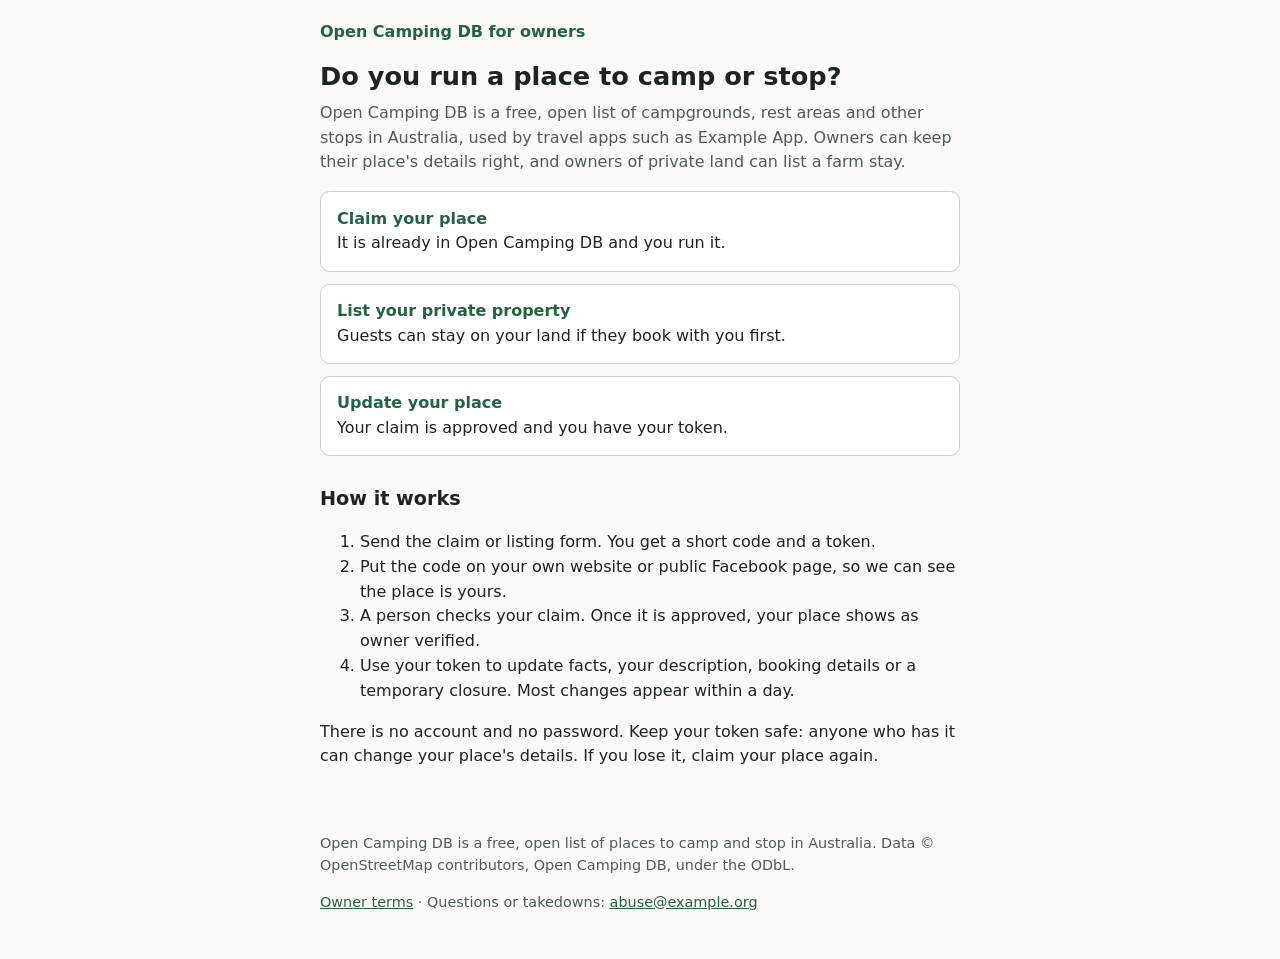
==== owners/index.html @ 78d765e2 "feat: owner pages for claims, listings and updates Static pages under /owners/ for the people who ru" ====
<!doctype html>
<html lang="en-AU">
  <head>
    <meta charset="utf-8">
    <meta name="viewport" content="width=device-width, initial-scale=1">
    <meta http-equiv="Content-Security-Policy" content="default-src 'none'; script-src 'self'; style-src 'self'; img-src 'self'; connect-src https://ocdb-feedback-intake.scrytch.workers.dev; base-uri 'none'; form-action 'none'">
    <meta name="referrer" content="no-referrer">
    <meta name="description" content="Claim your camping place, keep its details up to date, or list your private property in Open Camping DB.">
    <title>Owners | Open Camping DB</title>
    <link rel="stylesheet" href="style.css">
  </head>
  <body>
    <a class="skip" href="#main">Skip to the content</a>
    <header>
      <a href="./">Open Camping DB for owners</a>
    </header>
    <main id="main">
      <h1>Do you run a place to camp or stop?</h1>
      <p class="lead">Open Camping DB is a free, open list of campgrounds, rest areas and other stops in Australia, used by travel apps such as Example App. Owners can keep their place's details right, and owners of private land can list a farm stay.</p>
      <ul class="choices">
        <li><a href="claim.html"><strong>Claim your place</strong>It is already in Open Camping DB and you run it.</a></li>
        <li><a href="list.html"><strong>List your private property</strong>Guests can stay on your land if they book with you first.</a></li>
        <li><a href="update.html"><strong>Update your place</strong>Your claim is approved and you have your token.</a></li>
      </ul>
      <h2>How it works</h2>
      <ol>
        <li>Send the claim or listing form. You get a short code and a token.</li>
        <li>Put the code on your own website or public Facebook page, so we can see the place is yours.</li>
        <li>A person checks your claim. Once it is approved, your place shows as owner verified.</li>
        <li>Use your token to update facts, your description, booking details or a temporary closure. Most changes appear within a day.</li>
      </ol>
      <p>There is no account and no password. Keep your token safe: anyone who has it can change your place's details. If you lose it, claim your place again.</p>
    </main>
    <footer>
      <p>Open Camping DB is a free, open list of places to camp and stop in Australia. Data &copy; OpenStreetMap contributors, Open Camping DB, under the ODbL.</p>
      <p><a href="terms.html">Owner terms</a> &middot; Questions or takedowns: <a href="mailto:abuse@example.org">abuse@example.org</a></p>
    </footer>
  </body>
</html>
---- owners/style.css ----
:root {
  --bg: #fbfaf7;
  --surface: #ffffff;
  --text: #1d2420;
  --muted: #4f5b55;
  --border: #c9d1cc;
  --accent: #23633f;
  --accent-text: #ffffff;
  --focus: #b35c00;
  --error-bg: #fdecea;
  --error-text: #8a1c12;
  --ok-bg: #e8f4ec;
  --ok-text: #1b4d31;
  --code-bg: #f0efe9;
  color-scheme: light dark;
}

@media (prefers-color-scheme: dark) {
  :root {
    --bg: #141816;
    --surface: #1c221f;
    --text: #e8ece9;
    --muted: #a9b5ae;
    --border: #3a4540;
    --accent: #6fcf97;
    --accent-text: #0d1a12;
    --focus: #ffb35c;
    --error-bg: #3a1714;
    --error-text: #ffb4ab;
    --ok-bg: #16301f;
    --ok-text: #a8e6bf;
    --code-bg: #26302b;
  }
}

* {
  box-sizing: border-box;
}

html {
  font-size: 100%;
}

body {
  margin: 0;
  background: var(--bg);
  color: var(--text);
  font: 1rem/1.55 system-ui, -apple-system, "Segoe UI", Roboto, sans-serif;
}

a {
  color: var(--accent);
}

a:focus-visible,
button:focus-visible,
input:focus-visible,
select:focus-visible,
textarea:focus-visible,
summary:focus-visible {
  outline: 3px solid var(--focus);
  outline-offset: 2px;
}

.skip {
  position: absolute;
  left: -999px;
}

.skip:focus {
  left: 1rem;
  top: 1rem;
  background: var(--surface);
  padding: 0.5rem 0.75rem;
}

header,
main,
footer {
  max-width: 42rem;
  margin: 0 auto;
  padding: 0 1rem;
}

header {
  padding-top: 1.25rem;
}

header a {
  text-decoration: none;
  font-weight: 600;
}

h1 {
  font-size: 1.6rem;
  line-height: 1.25;
  margin: 1rem 0 0.5rem;
}

h2 {
  font-size: 1.2rem;
  margin: 1.75rem 0 0.5rem;
}

.lead {
  color: var(--muted);
  margin-top: 0;
}

.choices {
  list-style: none;
  padding: 0;
  display: grid;
  gap: 0.75rem;
}

.choices a {
  display: block;
  background: var(--surface);
  border: 1px solid var(--border);
  border-radius: 0.6rem;
  padding: 0.9rem 1rem;
  text-decoration: none;
  color: var(--text);
}

.choices strong {
  display: block;
  color: var(--accent);
}

form {
  background: var(--surface);
  border: 1px solid var(--border);
  border-radius: 0.6rem;
  padding: 1rem;
}

fieldset {
  border: 0;
  padding: 0;
  margin: 0 0 1.25rem;
}

legend {
  font-weight: 600;
  font-size: 1.05rem;
  margin-bottom: 0.5rem;
}

.field {
  margin-bottom: 0.9rem;
}

label {
  display: block;
  font-weight: 600;
  margin-bottom: 0.25rem;
}

.hint {
  display: block;
  color: var(--muted);
  font-size: 0.9rem;
  margin-bottom: 0.3rem;
}

input[type="text"],
input[type="email"],
input[type="url"],
input[type="tel"],
input[type="number"],
input[type="date"],
select,
textarea {
  width: 100%;
  font: inherit;
  color: var(--text);
  background: var(--bg);
  border: 1px solid var(--border);
  border-radius: 0.4rem;
  padding: 0.6rem 0.65rem;
  min-height: 2.75rem;
}

textarea {
  min-height: 7rem;
  resize: vertical;
}

.row {
  display: grid;
  grid-template-columns: 1fr 1fr;
  gap: 0.75rem;
}

.grid {
  display: grid;
  grid-template-columns: repeat(auto-fill, minmax(10rem, 1fr));
  gap: 0.75rem;
}

.check {
  display: flex;
  gap: 0.6rem;
  align-items: flex-start;
}

.check input {
  width: 1.4rem;
  height: 1.4rem;
  margin-top: 0.15rem;
  flex: none;
}

.check label {
  font-weight: 400;
}

.terms {
  background: var(--code-bg);
  border-radius: 0.4rem;
  padding: 0.75rem;
  font-size: 0.95rem;
}

button {
  font: inherit;
  font-weight: 600;
  border: 0;
  border-radius: 0.4rem;
  padding: 0.7rem 1.1rem;
  min-height: 2.75rem;
  cursor: pointer;
  background: var(--accent);
  color: var(--accent-text);
}

button.secondary {
  background: transparent;
  color: var(--accent);
  border: 1px solid var(--accent);
}

button[disabled] {
  opacity: 0.6;
  cursor: progress;
}

.status {
  margin-top: 1rem;
}

.status:empty {
  display: none;
}

.error {
  background: var(--error-bg);
  color: var(--error-text);
  border-radius: 0.4rem;
  padding: 0.75rem 1rem;
}

.ok {
  background: var(--ok-bg);
  color: var(--ok-text);
  border-radius: 0.4rem;
  padding: 0.75rem 1rem;
}

.secret {
  display: block;
  font-family: ui-monospace, SFMono-Regular, Consolas, monospace;
  background: var(--code-bg);
  color: var(--text);
  padding: 0.6rem;
  border-radius: 0.4rem;
  word-break: break-all;
  margin: 0.3rem 0 0.5rem;
  font-size: 1.05rem;
}

footer {
  color: var(--muted);
  font-size: 0.9rem;
  padding-top: 2rem;
  padding-bottom: 2rem;
}

@media (max-width: 30rem) {
  .row {
    grid-template-columns: 1fr;
  }

  h1 {
    font-size: 1.4rem;
  }
}
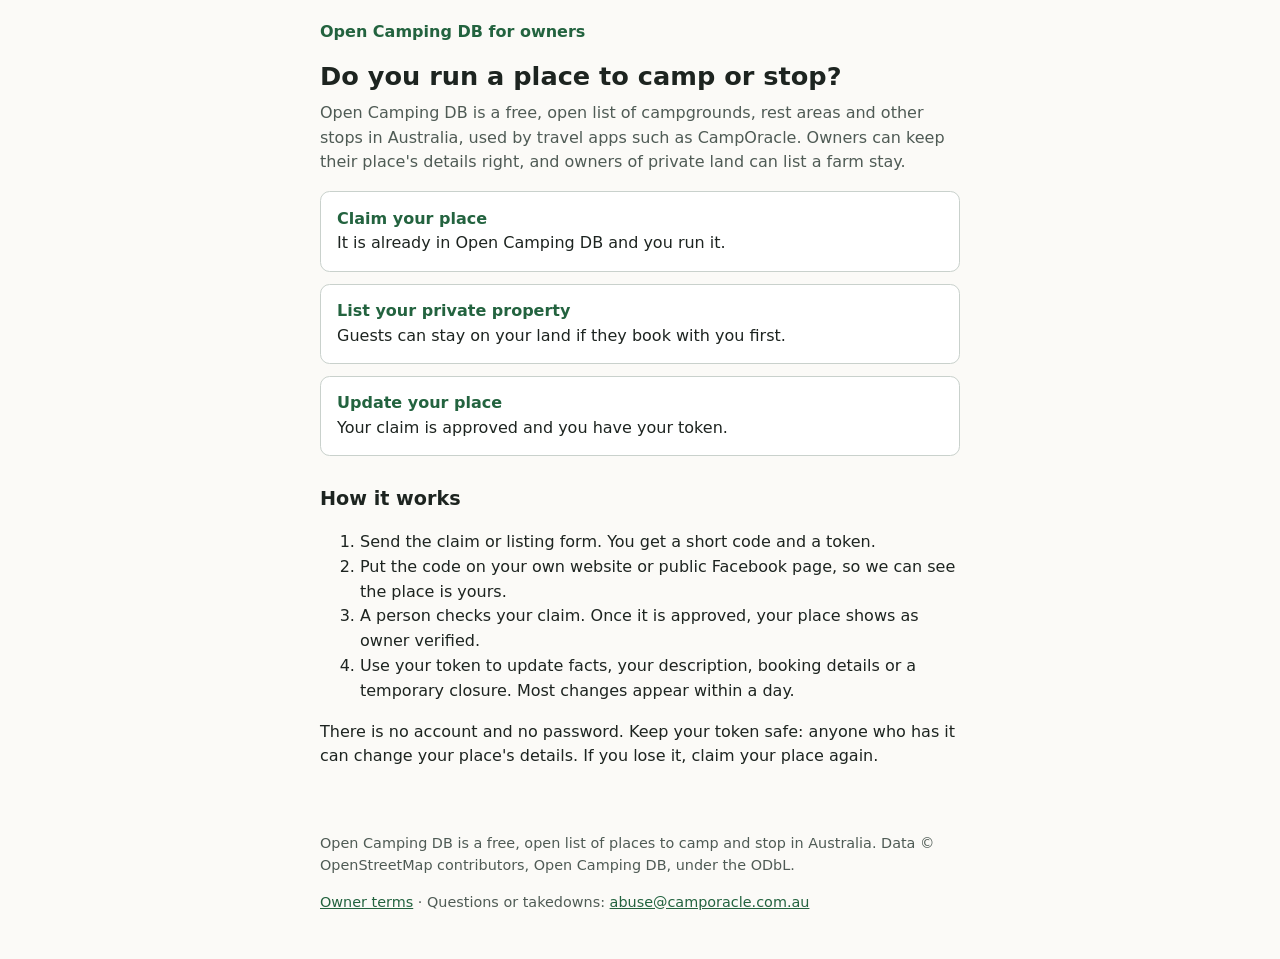
==== commit 977f4a30: "feat: owner pages for claims, listings and updates Static pages under /owners/ for the people who ru" ====
--- a/owners/index.html
+++ b/owners/index.html
@@ -16,7 +16,7 @@
     </header>
     <main id="main">
       <h1>Do you run a place to camp or stop?</h1>
-      <p class="lead">Open Camping DB is a free, open list of campgrounds, rest areas and other stops in Australia, used by travel apps such as Example App. Owners can keep their place's details right, and owners of private land can list a farm stay.</p>
+      <p class="lead">Open Camping DB is a free, open list of campgrounds, rest areas and other stops in Australia, used by travel apps such as CampOracle. Owners can keep their place's details right, and owners of private land can list a farm stay.</p>
       <ul class="choices">
         <li><a href="claim.html"><strong>Claim your place</strong>It is already in Open Camping DB and you run it.</a></li>
         <li><a href="list.html"><strong>List your private property</strong>Guests can stay on your land if they book with you first.</a></li>
@@ -33,7 +33,7 @@
     </main>
     <footer>
       <p>Open Camping DB is a free, open list of places to camp and stop in Australia. Data &copy; OpenStreetMap contributors, Open Camping DB, under the ODbL.</p>
-      <p><a href="terms.html">Owner terms</a> &middot; Questions or takedowns: <a href="mailto:abuse@example.org">abuse@example.org</a></p>
+      <p><a href="terms.html">Owner terms</a> &middot; Questions or takedowns: <a href="mailto:abuse@camporacle.com.au">abuse@camporacle.com.au</a></p>
     </footer>
   </body>
 </html>
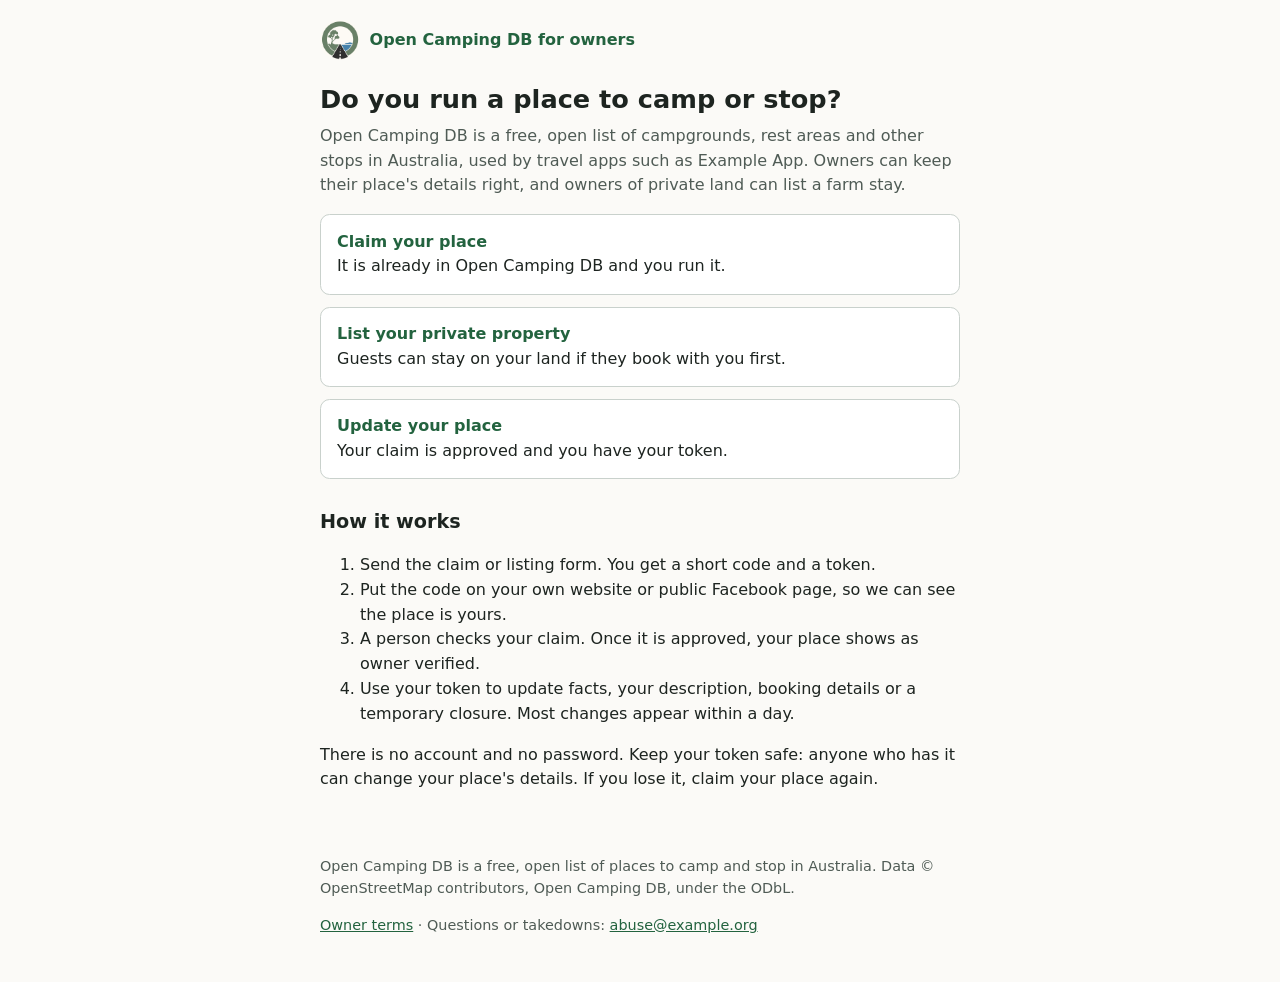
==== commit b4a9b2fd: "feat: add the OTWD logo to the header and as the site icon Co-Authored-By: Claude Opus 5.5 <noreply@" ====
--- a/owners/index.html
+++ b/owners/index.html
@@ -8,15 +8,16 @@
     <meta name="description" content="Claim your camping place, keep its details up to date, or list your private property in Open Camping DB.">
     <title>Owners | Open Camping DB</title>
     <link rel="stylesheet" href="style.css">
+    <link rel="icon" type="image/png" href="/logo.png">
   </head>
   <body>
     <a class="skip" href="#main">Skip to the content</a>
     <header>
-      <a href="./">Open Camping DB for owners</a>
+      <a href="./"><img src="/logo.png" alt="" width="40" height="40">Open Camping DB for owners</a>
     </header>
     <main id="main">
       <h1>Do you run a place to camp or stop?</h1>
-      <p class="lead">Open Camping DB is a free, open list of campgrounds, rest areas and other stops in Australia, used by travel apps such as CampOracle. Owners can keep their place's details right, and owners of private land can list a farm stay.</p>
+      <p class="lead">Open Camping DB is a free, open list of campgrounds, rest areas and other stops in Australia, used by travel apps such as Example App. Owners can keep their place's details right, and owners of private land can list a farm stay.</p>
       <ul class="choices">
         <li><a href="claim.html"><strong>Claim your place</strong>It is already in Open Camping DB and you run it.</a></li>
         <li><a href="list.html"><strong>List your private property</strong>Guests can stay on your land if they book with you first.</a></li>
@@ -33,7 +34,7 @@
     </main>
     <footer>
       <p>Open Camping DB is a free, open list of places to camp and stop in Australia. Data &copy; OpenStreetMap contributors, Open Camping DB, under the ODbL.</p>
-      <p><a href="terms.html">Owner terms</a> &middot; Questions or takedowns: <a href="mailto:abuse@camporacle.com.au">abuse@camporacle.com.au</a></p>
+      <p><a href="terms.html">Owner terms</a> &middot; Questions or takedowns: <a href="mailto:abuse@example.org">abuse@example.org</a></p>
     </footer>
   </body>
 </html>
--- a/owners/style.css
+++ b/owners/style.css
@@ -87,8 +87,16 @@
 }
 
 header a {
+  display: inline-flex;
+  align-items: center;
+  gap: 0.6rem;
   text-decoration: none;
   font-weight: 600;
+}
+
+header img {
+  display: block;
+  border-radius: 50%;
 }
 
 h1 {
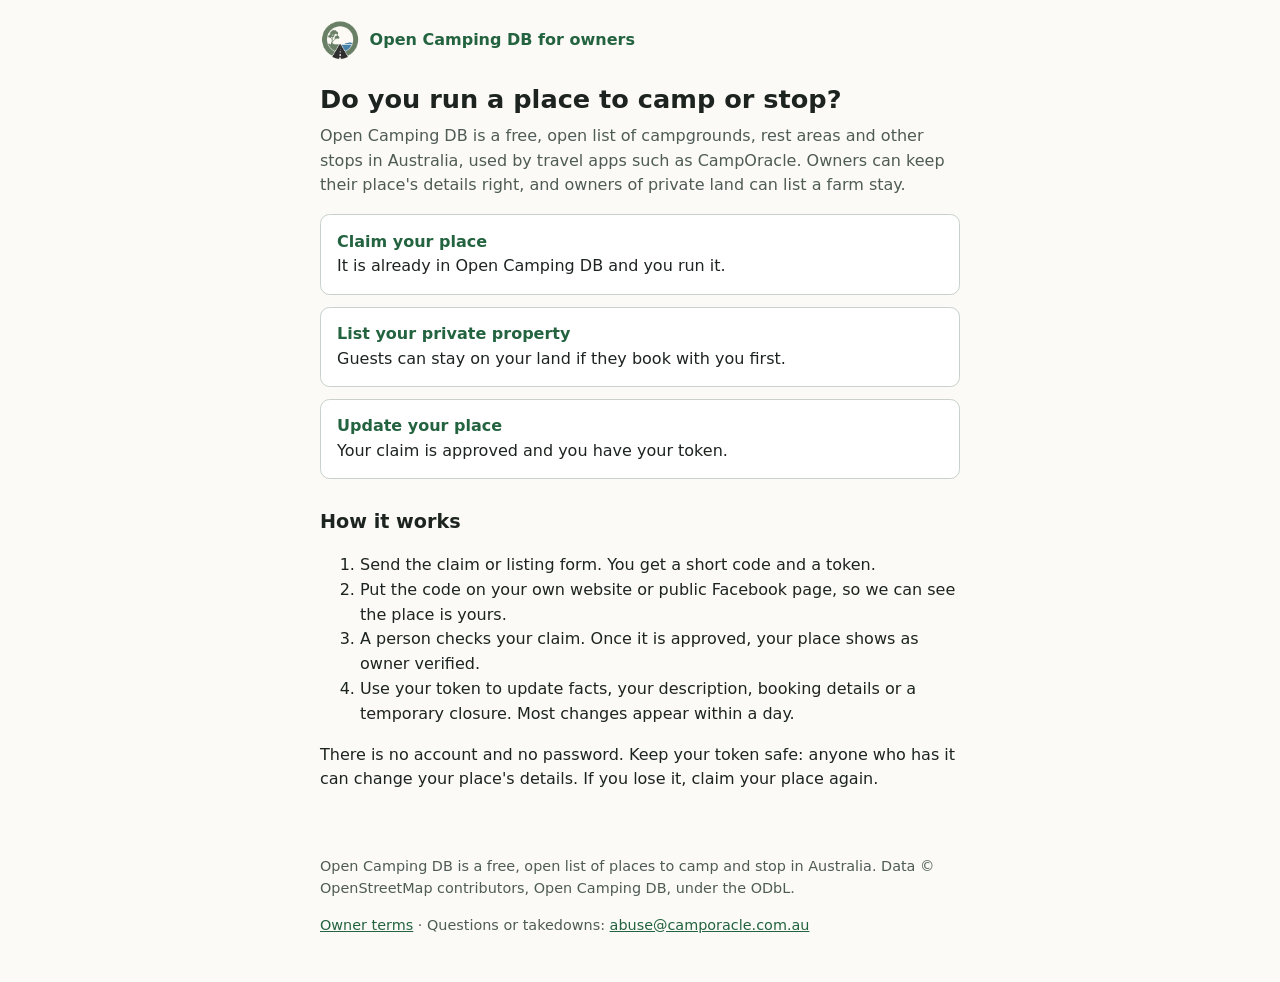
==== commit 2418ca1b: "feat: add the OTWD logo to the header and as the site icon Co-Authored-By: Claude Opus 5.5 <noreply@" ====
--- a/owners/index.html
+++ b/owners/index.html
@@ -17,7 +17,7 @@
     </header>
     <main id="main">
       <h1>Do you run a place to camp or stop?</h1>
-      <p class="lead">Open Camping DB is a free, open list of campgrounds, rest areas and other stops in Australia, used by travel apps such as Example App. Owners can keep their place's details right, and owners of private land can list a farm stay.</p>
+      <p class="lead">Open Camping DB is a free, open list of campgrounds, rest areas and other stops in Australia, used by travel apps such as CampOracle. Owners can keep their place's details right, and owners of private land can list a farm stay.</p>
       <ul class="choices">
         <li><a href="claim.html"><strong>Claim your place</strong>It is already in Open Camping DB and you run it.</a></li>
         <li><a href="list.html"><strong>List your private property</strong>Guests can stay on your land if they book with you first.</a></li>
@@ -34,7 +34,7 @@
     </main>
     <footer>
       <p>Open Camping DB is a free, open list of places to camp and stop in Australia. Data &copy; OpenStreetMap contributors, Open Camping DB, under the ODbL.</p>
-      <p><a href="terms.html">Owner terms</a> &middot; Questions or takedowns: <a href="mailto:abuse@example.org">abuse@example.org</a></p>
+      <p><a href="terms.html">Owner terms</a> &middot; Questions or takedowns: <a href="mailto:abuse@camporacle.com.au">abuse@camporacle.com.au</a></p>
     </footer>
   </body>
 </html>
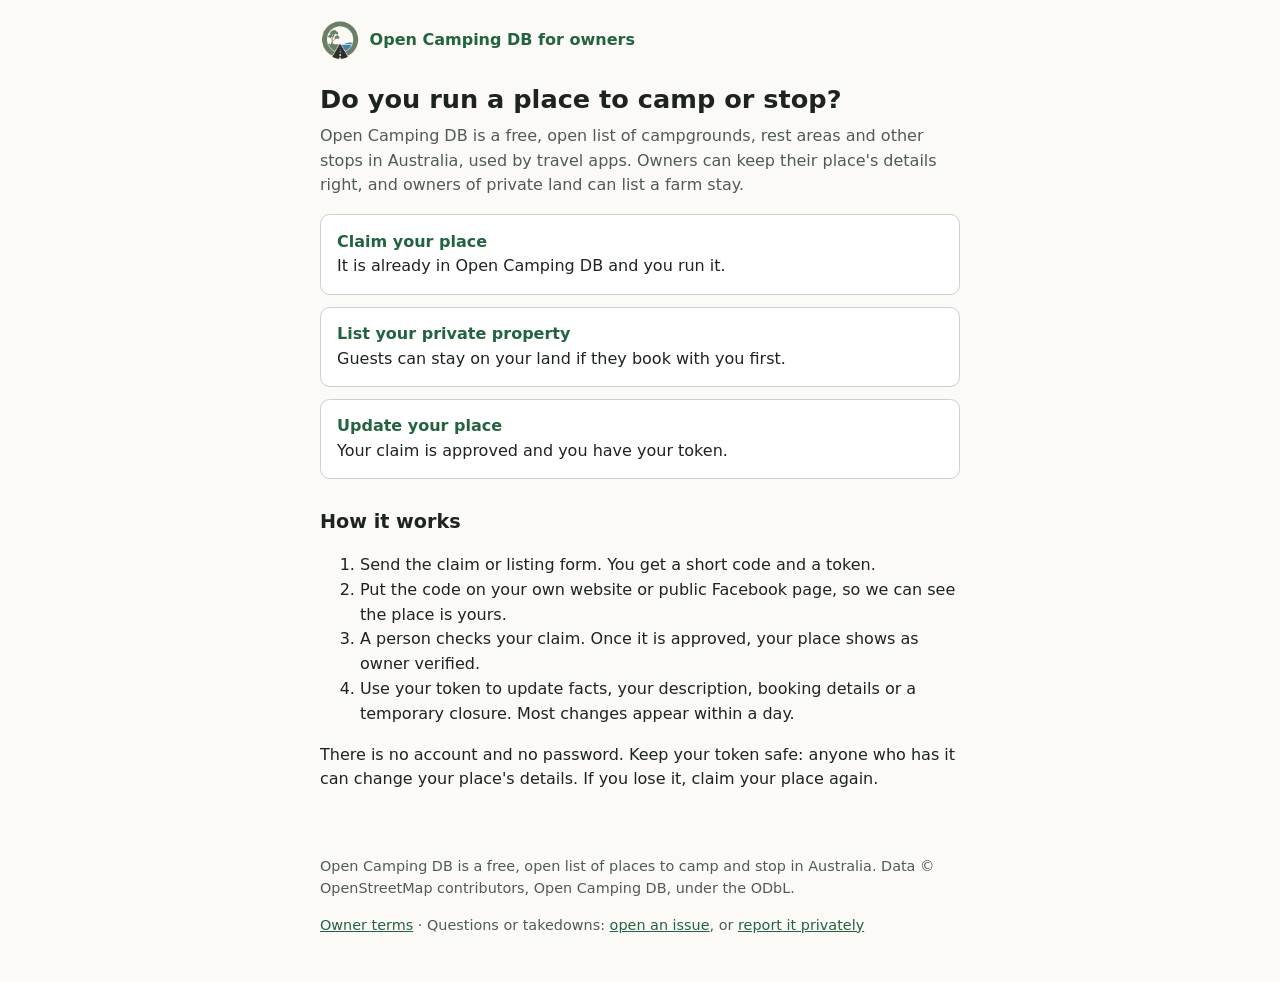
==== commit b7f84499: "Contact through GitHub, and keep the repository neutral Questions, corrections and takedowns go to i" ====
--- a/owners/index.html
+++ b/owners/index.html
@@ -17,7 +17,7 @@
     </header>
     <main id="main">
       <h1>Do you run a place to camp or stop?</h1>
-      <p class="lead">Open Camping DB is a free, open list of campgrounds, rest areas and other stops in Australia, used by travel apps such as CampOracle. Owners can keep their place's details right, and owners of private land can list a farm stay.</p>
+      <p class="lead">Open Camping DB is a free, open list of campgrounds, rest areas and other stops in Australia, used by travel apps. Owners can keep their place's details right, and owners of private land can list a farm stay.</p>
       <ul class="choices">
         <li><a href="claim.html"><strong>Claim your place</strong>It is already in Open Camping DB and you run it.</a></li>
         <li><a href="list.html"><strong>List your private property</strong>Guests can stay on your land if they book with you first.</a></li>
@@ -34,7 +34,7 @@
     </main>
     <footer>
       <p>Open Camping DB is a free, open list of places to camp and stop in Australia. Data &copy; OpenStreetMap contributors, Open Camping DB, under the ODbL.</p>
-      <p><a href="terms.html">Owner terms</a> &middot; Questions or takedowns: <a href="mailto:abuse@camporacle.com.au">abuse@camporacle.com.au</a></p>
+      <p><a href="terms.html">Owner terms</a> &middot; Questions or takedowns: <a href="https://github.com/opencampingdb/data/issues/new/choose">open an issue</a>, or <a href="https://github.com/opencampingdb/data/security/advisories/new">report it privately</a></p>
     </footer>
   </body>
 </html>
